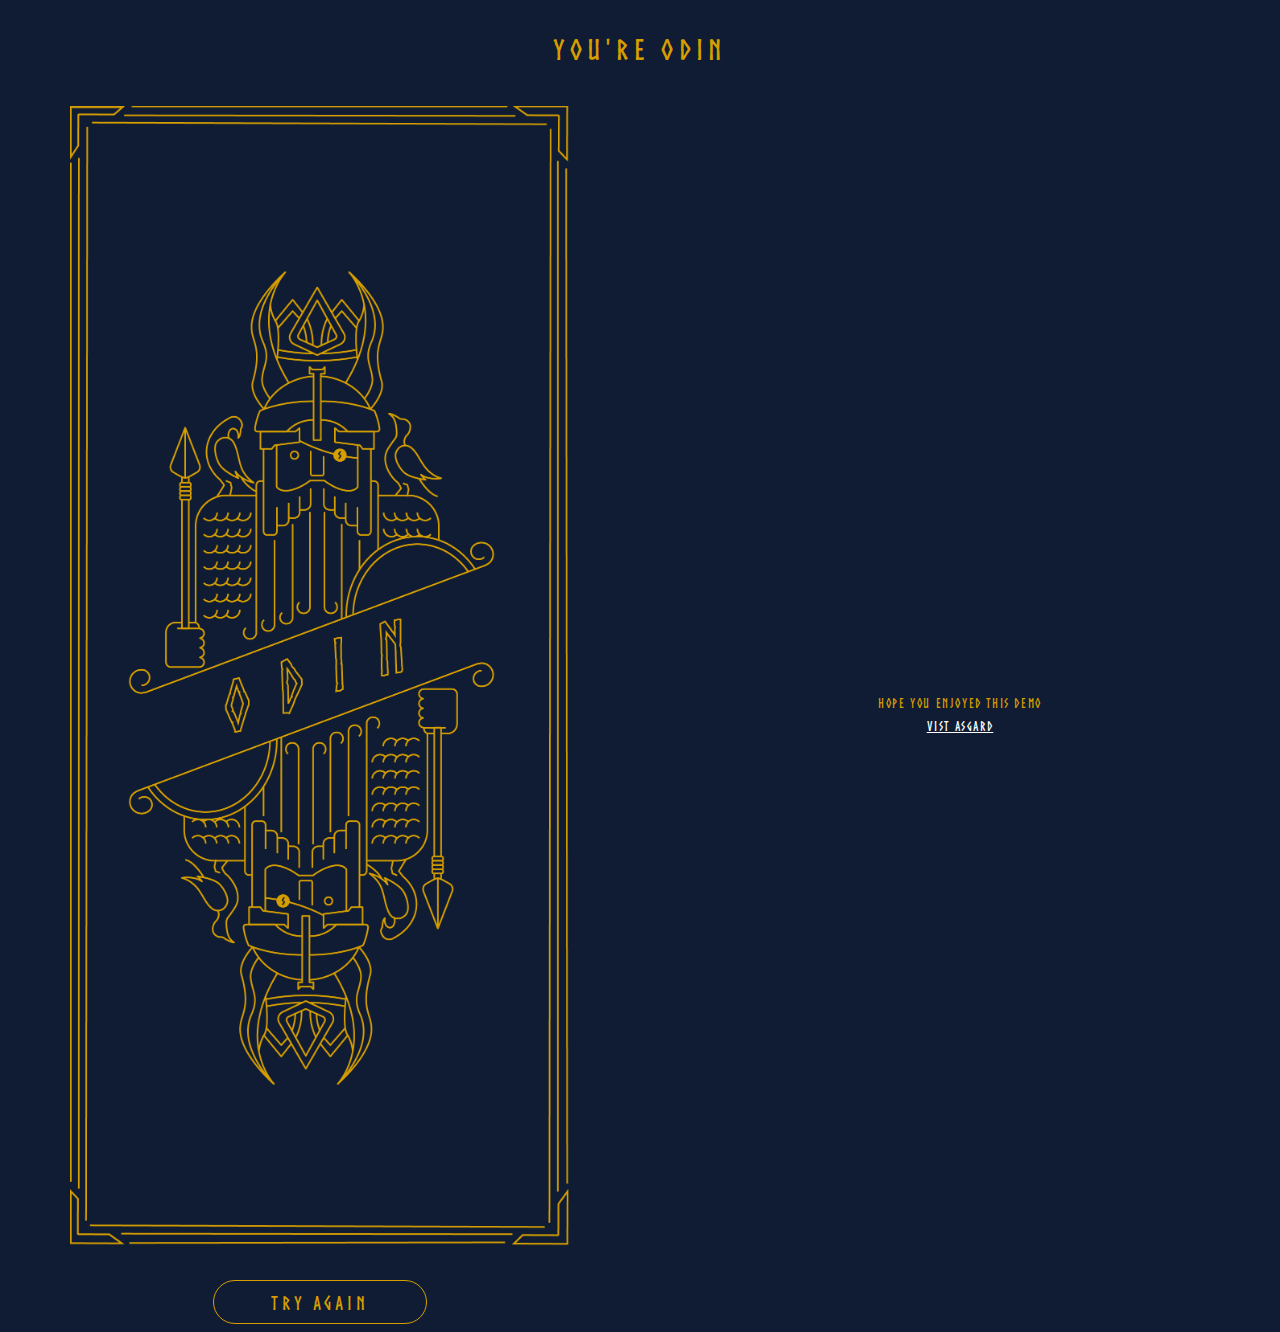
==== Odin.html @ 059e4641 "Add files via upload" ====
<!DOCTYPE html>
<html lang="en" class="no-js">
	<head>
		<meta charset="UTF-8" />
		<meta http-equiv="X-UA-Compatible" content="IE=edge">
		<meta name="viewport" content="width=device-width, initial-scale=1">
		<title>Norse gods</title>
		<link rel="stylesheet" type="text/css" href="css/normalize.css" />
		<link rel="stylesheet" type="text/css" href="css/demo.css" />
		<script src="js/modernizr-custom.js"></script>
	</head>
	<body>
		<div class="container">
			<header class="codrops-header">
				<p>You're Odin</p>
			</header>

			<div class="content">
		    	<div class="results">
			    <img src="img/r3.png" alt="Try" />
                <p>
				    
				</p>
		    	</div>

				<button class="button button--TryAgain" onclick="window.location.href='index.html'"> 
				 Try again
				</button>
            </div>

			<!-- Related demos -->
			<section class="content">
		    	<p>Hope you enjoyed this demo<br/><a href="https://www.facebook.com/groups/219597962148508">Vist Asgard</a> </p>
			</section>
		</div><!-- /container -->
		<script src="js/classie.js"></script>

		<script>
			// http://stackoverflow.com/a/11381730/989439
			function mobilecheck() {
				var check = false;
				(function(a){if(/(android|ipad|playbook|silk|bb\d+|meego).+mobile|avantgo|bada\/|blackberry|blazer|compal|elaine|fennec|hiptop|iemobile|ip(hone|od)|iris|kindle|lge |maemo|midp|mmp|netfront|opera m(ob|in)i|palm( os)?|phone|p(ixi|re)\/|plucker|pocket|psp|series(4|6)0|symbian|treo|up\.(browser|link)|vodafone|wap|windows (ce|phone)|xda|xiino/i.test(a)||/1207|6310|6590|3gso|4thp|50[1-6]i|770s|802s|a wa|abac|ac(er|oo|s\-)|ai(ko|rn)|al(av|ca|co)|amoi|an(ex|ny|yw)|aptu|ar(ch|go)|as(te|us)|attw|au(di|\-m|r |s )|avan|be(ck|ll|nq)|bi(lb|rd)|bl(ac|az)|br(e|v)w|bumb|bw\-(n|u)|c55\/|capi|ccwa|cdm\-|cell|chtm|cldc|cmd\-|co(mp|nd)|craw|da(it|ll|ng)|dbte|dc\-s|devi|dica|dmob|do(c|p)o|ds(12|\-d)|el(49|ai)|em(l2|ul)|er(ic|k0)|esl8|ez([4-7]0|os|wa|ze)|fetc|fly(\-|_)|g1 u|g560|gene|gf\-5|g\-mo|go(\.w|od)|gr(ad|un)|haie|hcit|hd\-(m|p|t)|hei\-|hi(pt|ta)|hp( i|ip)|hs\-c|ht(c(\-| |_|a|g|p|s|t)|tp)|hu(aw|tc)|i\-(20|go|ma)|i230|iac( |\-|\/)|ibro|idea|ig01|ikom|im1k|inno|ipaq|iris|ja(t|v)a|jbro|jemu|jigs|kddi|keji|kgt( |\/)|klon|kpt |kwc\-|kyo(c|k)|le(no|xi)|lg( g|\/(k|l|u)|50|54|\-[a-w])|libw|lynx|m1\-w|m3ga|m50\/|ma(te|ui|xo)|mc(01|21|ca)|m\-cr|me(rc|ri)|mi(o8|oa|ts)|mmef|mo(01|02|bi|de|do|t(\-| |o|v)|zz)|mt(50|p1|v )|mwbp|mywa|n10[0-2]|n20[2-3]|n30(0|2)|n50(0|2|5)|n7(0(0|1)|10)|ne((c|m)\-|on|tf|wf|wg|wt)|nok(6|i)|nzph|o2im|op(ti|wv)|oran|owg1|p800|pan(a|d|t)|pdxg|pg(13|\-([1-8]|c))|phil|pire|pl(ay|uc)|pn\-2|po(ck|rt|se)|prox|psio|pt\-g|qa\-a|qc(07|12|21|32|60|\-[2-7]|i\-)|qtek|r380|r600|raks|rim9|ro(ve|zo)|s55\/|sa(ge|ma|mm|ms|ny|va)|sc(01|h\-|oo|p\-)|sdk\/|se(c(\-|0|1)|47|mc|nd|ri)|sgh\-|shar|sie(\-|m)|sk\-0|sl(45|id)|sm(al|ar|b3|it|t5)|so(ft|ny)|sp(01|h\-|v\-|v )|sy(01|mb)|t2(18|50)|t6(00|10|18)|ta(gt|lk)|tcl\-|tdg\-|tel(i|m)|tim\-|t\-mo|to(pl|sh)|ts(70|m\-|m3|m5)|tx\-9|up(\.b|g1|si)|utst|v400|v750|veri|vi(rg|te)|vk(40|5[0-3]|\-v)|vm40|voda|vulc|vx(52|53|60|61|70|80|81|83|85|98)|w3c(\-| )|webc|whit|wi(g |nc|nw)|wmlb|wonu|x700|yas\-|your|zeto|zte\-/i.test(a.substr(0,4)))check = true})(navigator.userAgent||navigator.vendor||window.opera);
				return check;
			}

			var clickeventtype = mobilecheck() ? 'touchstart' : 'click';

			(function() {
				var support = { animations : Modernizr.cssanimations },
					animEndEventNames = { 'WebkitAnimation' : 'webkitAnimationEnd', 'OAnimation' : 'oAnimationEnd', 'msAnimation' : 'MSAnimationEnd', 'animation' : 'animationend' },
					animEndEventName = animEndEventNames[ Modernizr.prefixed( 'animation' ) ],
					onEndAnimation = function( el, callback ) {
						var onEndCallbackFn = function( ev ) {
							if( support.animations ) {
								if(ev.target != this) return;
								this.removeEventListener( animEndEventName, onEndCallbackFn);
							}
							if(callback && typeof callback === 'function') {callback.call();}
						};
						if( support.animations ) {
							el.addEventListener(animEndEventName, onEndCallbackFn);
						}
						else {
							onEndCallbackFn();
						}
					};

				[].slice.call(document.querySelectorAll('.button--sonar')).forEach(function(el) {
					el.addEventListener(clickeventtype, function(ev) {
						if( el.getAttribute('data-state') !== 'locked' ) {
							classie.add(el, 'button--active');
							onEndAnimation(el, function() {
								classie.remove(el, 'button--active');
							});
						}
					});
				});
			})();
		</script>
		<script src="js/dynamics.min.js"></script>

	</body>
</html>
---- css/demo.css ----
@font-face {
    font-family: "Norse-Bold";
    src: url('../fonts/Norse-Bold.otf') format("truetype");
}

@font-face {
	font-weight: normal;
	font-style: normal;
	font-family: 'codropsicons';
	src:url('../fonts/codropsicons/codropsicons.eot');
	src:url('../fonts/codropsicons/codropsicons.eot?#iefix') format('embedded-opentype'),
		url('../fonts/codropsicons/codropsicons.woff') format('woff'),
		url('../fonts/codropsicons/codropsicons.ttf') format('truetype'),
		url('../fonts/codropsicons/codropsicons.svg#codropsicons') format('svg');
}

*, *:after, *:before { -webkit-box-sizing: border-box; box-sizing: border-box; }
.clearfix:before, .clearfix:after {display: table;  content: ''; }
.clearfix:after { clear: both; }

body {
	font-family: Avenir, 'Helvetica Neue', 'Lato', 'Segoe UI', Helvetica, Arial, sans-serif;
	background: #0f1c33;
	-webkit-font-smoothing: antialiased;
	-moz-osx-font-smoothing: grayscale;
}

button:focus {
	outline: none;
}
.button--TryAgain{
    padding: 0.6em 3em;
    font-size: 1.2em;
    color:#d69e00;
    text-align: center;
    border-radius: 2em;
    background: #0f1c33;
    border: .07em solid #d69e00;
    letter-spacing: .2em;
}
.container {
	display: -webkit-flex;
	display: flex;
	-webkit-justify-content: center;
	justify-content: center;
	-webkit-align-items: center;
	align-items: center;
	-webkit-flex-wrap: wrap;
	flex-wrap: wrap;
}

/* Header */


.codrops-header {
	width: 100%;
	padding: 0.2em;
    font-family: "Norse-Bold", Verdana, Tahoma;
	text-align: center;
	color: #d69e00;
    font-size: 1.8em;
    letter-spacing: .2em;
}


/* Content */
.content {
	-webkit-align-self: stretch;
	align-self: stretch;
    align-items: center;
    text-align: center;
    font-size: 1em;
    letter-spacing: .1em;
	overflow: hidden;
	padding: .5em;
	width: 50%;
	position: relative;
	display: -webkit-flex;
	display: flex;
    color:#d69e00;
	-webkit-justify-content: center;
	justify-content: center;
	-webkit-align-items: center;
	align-items: center;
	-webkit-flex-direction: column;
	flex-direction: column;
    font-family: "Norse-Bold", Verdana, Tahoma;
}
.content p{
    font-size: 0.8em;
    line-height: 1.8em;
}
.content a{
    color: #fff;
    text-decoration: underline;
}

.content:nth-child(even):last-child {
	width: 100%;
}

.content__title {
	margin:  0;
	font-size: 1em;
	z-index: 100;
	position: relative;
	color: rgba(0,0,0,0.25);
}

.results{
/*    padding: 1em auto;*/
    margin-bottom: 1.2em;
    text-align: center;
}

.results img{
   	width: 80%;
}



@media screen and (max-width: 60em) {
	.codrops-header h1 {
		font-size: 3em;
	}
	.content {
		width: 100%;
	}
	.content--related {
		font-size: 0.9em;
	}
}
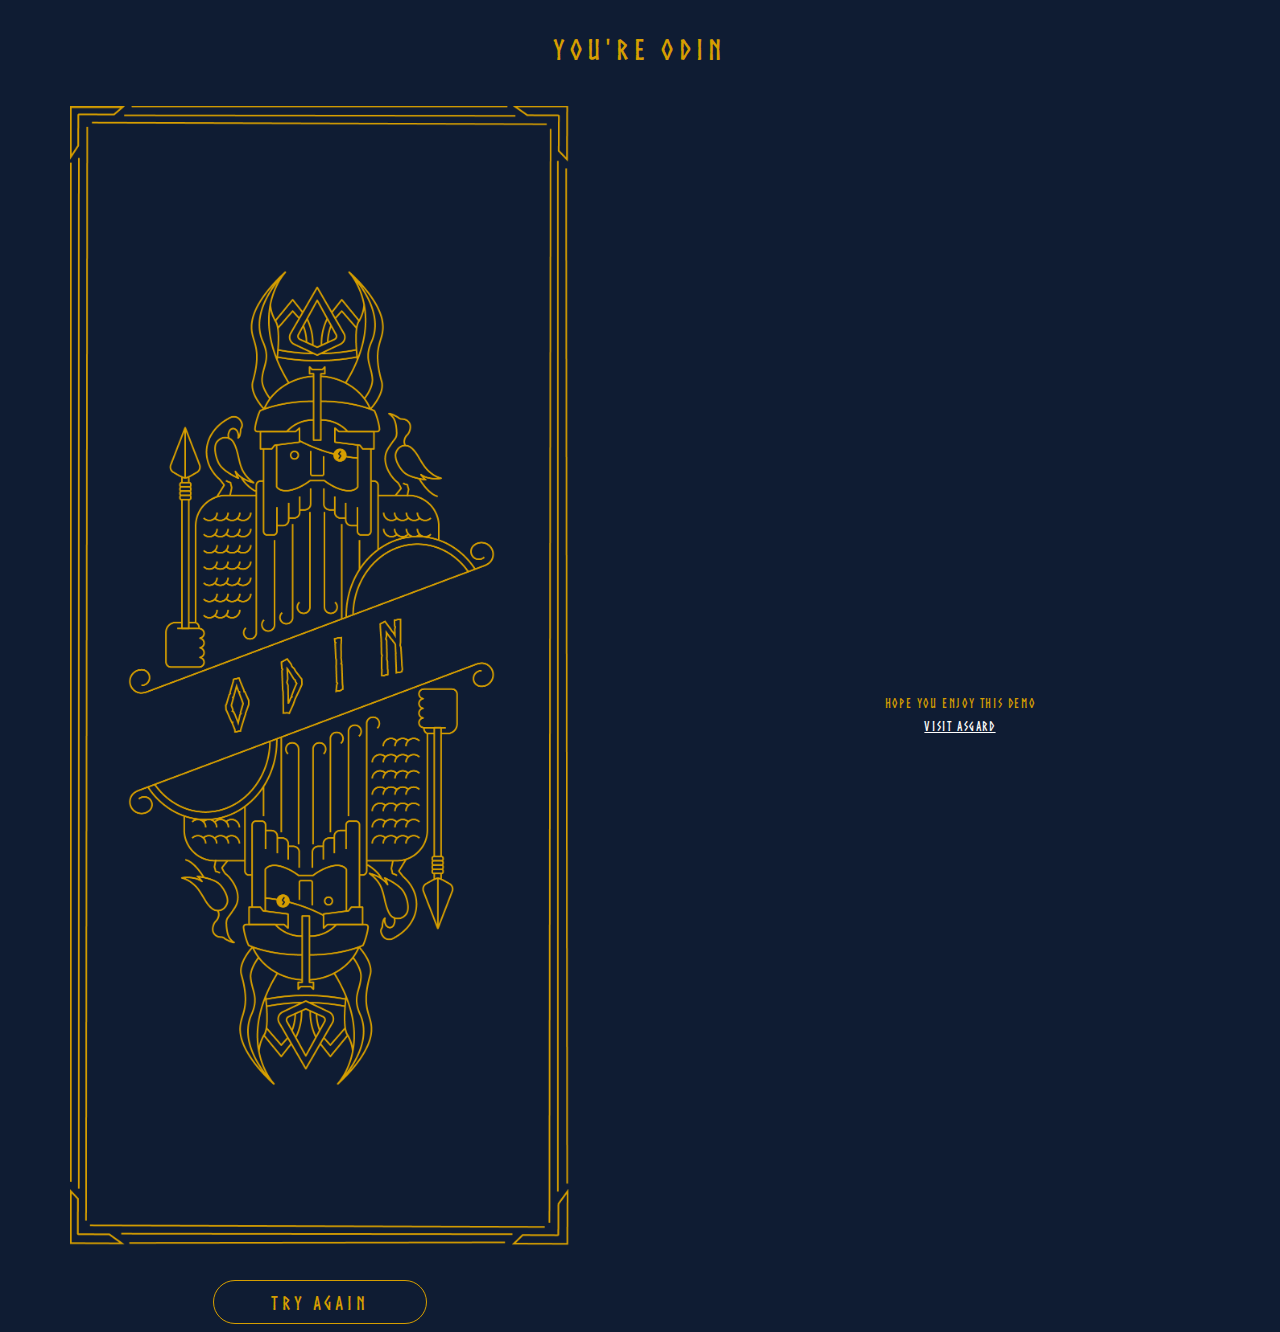
==== commit 73627841: "Update Odin.html" ====
--- a/Odin.html
+++ b/Odin.html
@@ -30,7 +30,7 @@
 
 			<!-- Related demos -->
 			<section class="content">
-		    	<p>Hope you enjoyed this demo<br/><a href="https://www.facebook.com/groups/219597962148508">Vist Asgard</a> </p>
+		    	<p>Hope you enjoy this demo<br/><a href="https://www.facebook.com/groups/219597962148508">Visit Asgard</a> </p>
 			</section>
 		</div><!-- /container -->
 		<script src="js/classie.js"></script>
